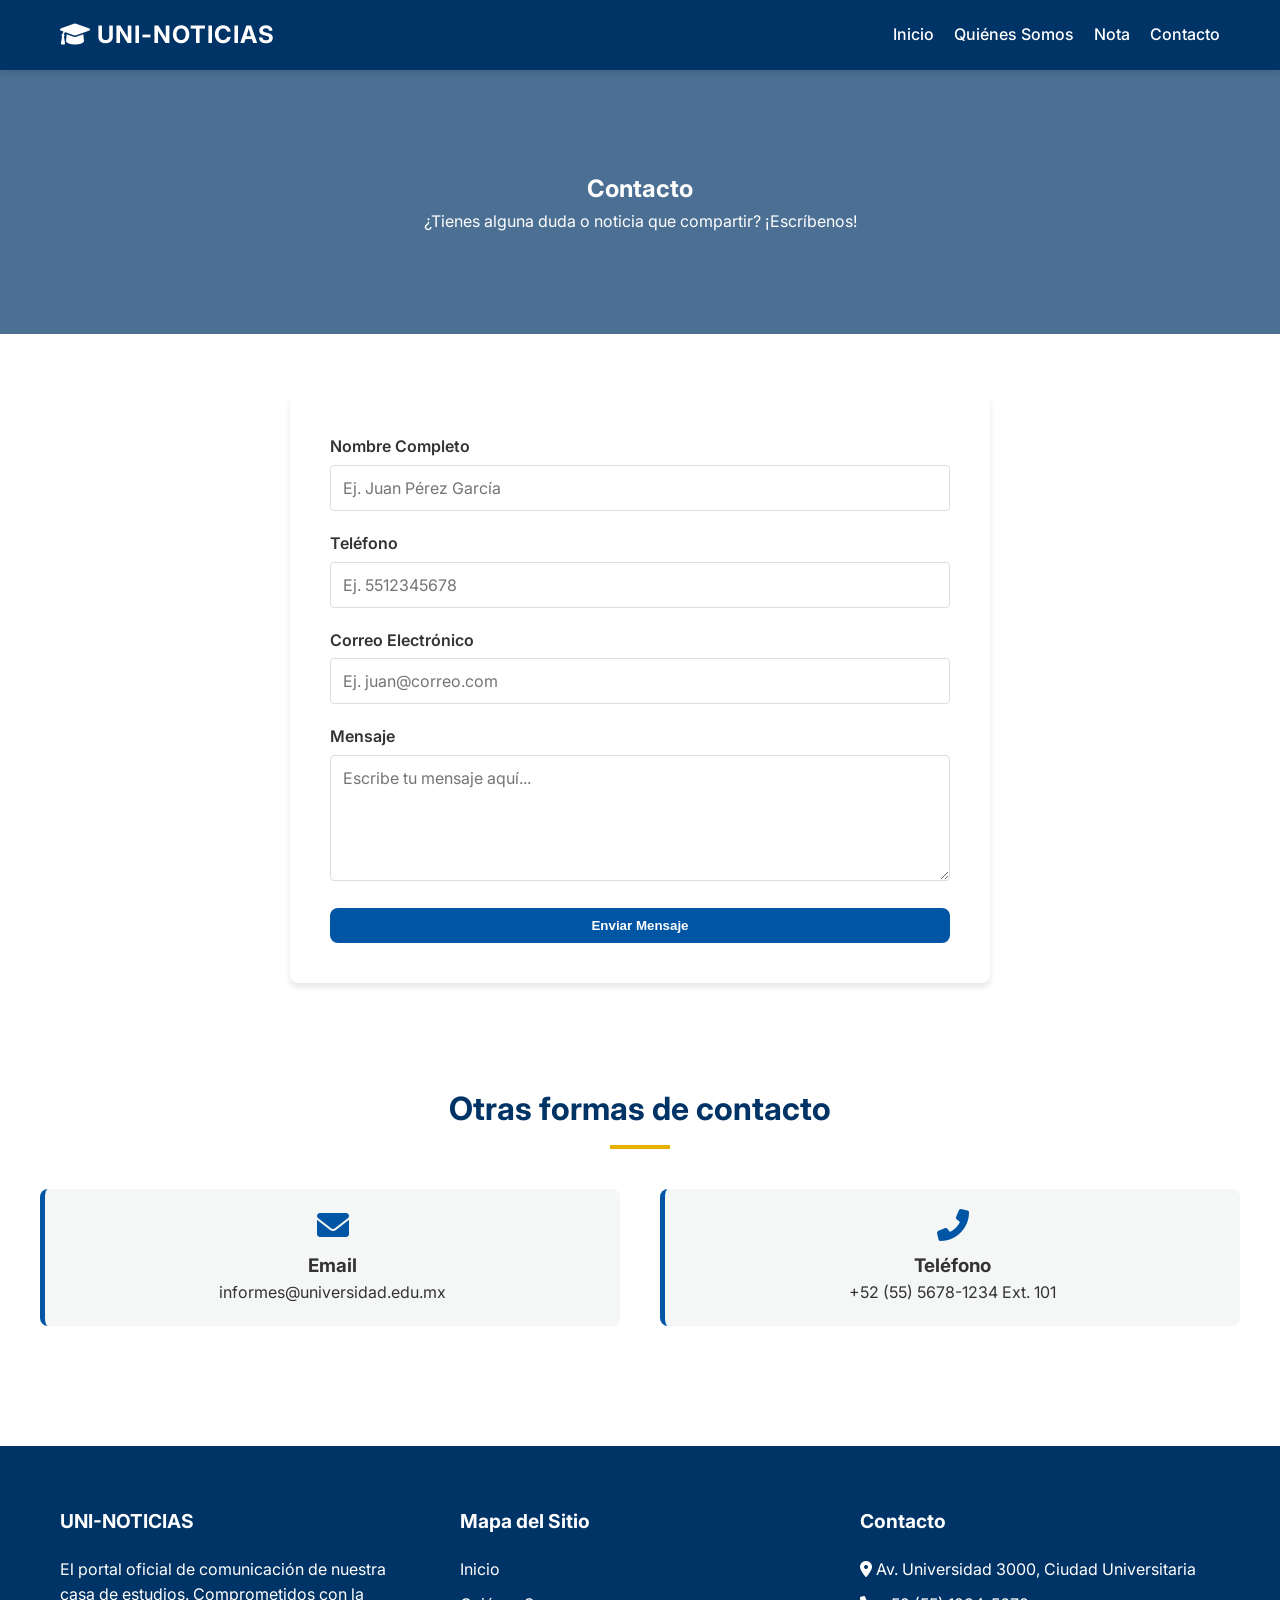
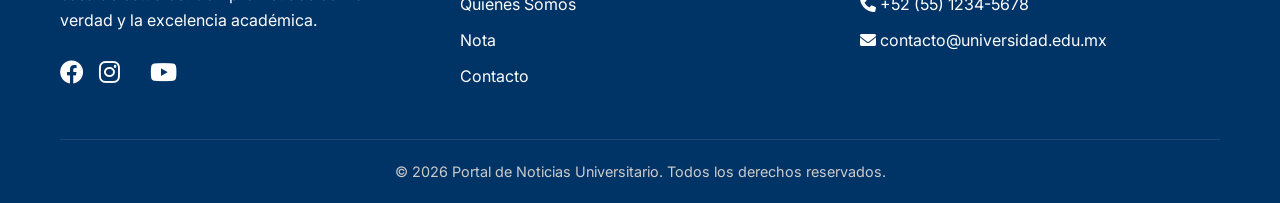
==== contacto.html @ cec038e5 "Carga inicial de la universidad" ====
<!DOCTYPE html>
<html lang="es">
<head>
    <meta charset="UTF-8">
    <meta name="viewport" content="width=device-width, initial-scale=1.0">
    <title>Contacto | Portal de Noticias Universitario</title>
    <!-- Google Fonts -->
    <link rel="preconnect" href="https://fonts.googleapis.com">
    <link rel="preconnect" href="https://fonts.gstatic.com" crossorigin>
    <link href="https://fonts.googleapis.com/css2?family=Inter:wght@400;500;600;700&display=swap" rel="stylesheet">
    <!-- Font Awesome for Icons -->
    <link rel="stylesheet" href="https://cdnjs.cloudflare.com/ajax/libs/font-awesome/6.0.0/css/all.min.css">
    <link rel="stylesheet" href="style.css">
</head>
<body>

    <header>
        <div class="container">
            <nav>
                <div class="logo">
                    <a href="index.html"><i class="fas fa-graduation-cap"></i> UNI-NOTICIAS</a>
                </div>
                <ul class="nav-links" id="nav-links">
                    <li><a href="index.html">Inicio</a></li>
                    <li><a href="quienes-somos.html">Quiénes Somos</a></li>
                    <li><a href="nota.html">Nota</a></li>
                    <li><a href="contacto.html">Contacto</a></li>
                </ul>
                <div class="menu-toggle" id="mobile-menu">
                    <i class="fas fa-bars"></i>
                </div>
            </nav>
        </div>
    </header>

    <main>
        <section class="about-banner" style="background: linear-gradient(rgba(0, 51, 102, 0.7), rgba(0, 51, 102, 0.7)), url('https://images.unsplash.com/photo-1521791136364-798a7bc0d262?auto=format&fit=crop&w=1200&q=80');">
            <div class="container">
                <h1>Contacto</h1>
                <p>¿Tienes alguna duda o noticia que compartir? ¡Escríbenos!</p>
            </div>
        </section>

        <section class="section container">
            <div class="contact-container">
                <div id="success-msg" class="success-msg"></div>
                
                <form id="contact-form" novalidate>
                    <div class="form-group">
                        <label for="nombre">Nombre Completo</label>
                        <input type="text" id="nombre" name="nombre" placeholder="Ej. Juan Pérez García">
                        <div id="error-nombre" class="error-msg"></div>
                    </div>

                    <div class="form-group">
                        <label for="telefono">Teléfono</label>
                        <input type="tel" id="telefono" name="telefono" placeholder="Ej. 5512345678">
                        <div id="error-telefono" class="error-msg"></div>
                    </div>

                    <div class="form-group">
                        <label for="email">Correo Electrónico</label>
                        <input type="email" id="email" name="email" placeholder="Ej. juan@correo.com">
                        <div id="error-email" class="error-msg"></div>
                    </div>

                    <div class="form-group">
                        <label for="mensaje">Mensaje</label>
                        <textarea id="mensaje" name="mensaje" rows="5" placeholder="Escribe tu mensaje aquí..."></textarea>
                        <div id="error-mensaje" class="error-msg"></div>
                    </div>

                    <button type="submit" class="btn" style="width: 100%;">Enviar Mensaje</button>
                </form>
            </div>

            <div class="section" style="text-align: center; margin-top: 40px;">
                <h2 class="section-title">Otras formas de contacto</h2>
                <div class="grid-2" style="margin-top: 30px;">
                    <div class="box">
                        <i class="fas fa-envelope" style="font-size: 2rem; color: var(--secondary-color); margin-bottom: 10px;"></i>
                        <h3>Email</h3>
                        <p>informes@universidad.edu.mx</p>
                    </div>
                    <div class="box">
                        <i class="fas fa-phone-alt" style="font-size: 2rem; color: var(--secondary-color); margin-bottom: 10px;"></i>
                        <h3>Teléfono</h3>
                        <p>+52 (55) 5678-1234 Ext. 101</p>
                    </div>
                </div>
            </div>
        </section>
    </main>

    <footer>
        <div class="container">
            <div class="footer-grid">
                <div class="footer-col">
                    <h4>UNI-NOTICIAS</h4>
                    <p>El portal oficial de comunicación de nuestra casa de estudios. Comprometidos con la verdad y la excelencia académica.</p>
                    <div class="social-links">
                        <a href="#"><i class="fab fa-facebook"></i></a>
                        <a href="#"><i class="fab fa-instagram"></i></a>
                        <a href="#"><i class="fab fa-x-twitter"></i></a>
                        <a href="#"><i class="fab fa-youtube"></i></a>
                    </div>
                </div>
                <div class="footer-col">
                    <h4>Mapa del Sitio</h4>
                    <ul class="footer-links">
                        <li><a href="index.html">Inicio</a></li>
                        <li><a href="quienes-somos.html">Quiénes Somos</a></li>
                        <li><a href="nota.html">Nota</a></li>
                        <li><a href="contacto.html">Contacto</a></li>
                    </ul>
                </div>
                <div class="footer-col">
                    <h4>Contacto</h4>
                    <ul class="footer-links">
                        <li><i class="fas fa-map-marker-alt"></i> Av. Universidad 3000, Ciudad Universitaria</li>
                        <li><i class="fas fa-phone"></i> +52 (55) 1234-5678</li>
                        <li><i class="fas fa-envelope"></i> contacto@universidad.edu.mx</li>
                    </ul>
                </div>
            </div>
            <div class="footer-bottom">
                <p>&copy; 2026 Portal de Noticias Universitario. Todos los derechos reservados.</p>
            </div>
        </div>
    </footer>

    <script src="script.js"></script>
</body>
</html>
---- style.css ----
/* Variables y Configuración Base */
:root {
    --primary-color: #003366; /* Azul Marino Institucional */
    --secondary-color: #0055a4; /* Azul Claro */
    --accent-color: #e6b000; /* Dorado para detalles (opcional) */
    --text-color: #333333;
    --light-bg: #f4f7f6;
    --white: #ffffff;
    --gray: #777777;
    --transition: all 0.3s ease;
    --max-width: 1200px;
    --shadow: 0 4px 6px rgba(0, 0, 0, 0.1);
    --border-radius: 8px;
}

* {
    margin: 0;
    padding: 0;
    box-sizing: border-box;
}

body {
    font-family: 'Inter', -apple-system, BlinkMacSystemFont, "Segoe UI", Roboto, sans-serif;
    line-height: 1.6;
    color: var(--text-color);
    background-color: var(--white);
    overflow-x: hidden;
}

a {
    text-decoration: none;
    color: inherit;
}

ul {
    list-style: none;
}

img {
    max-width: 100%;
    display: block;
}

.container {
    max-width: var(--max-width);
    margin: 0 auto;
    padding: 0 20px;
}

/* Header & Navbar */
header {
    background-color: var(--primary-color);
    color: var(--white);
    padding: 1rem 0;
    position: sticky;
    top: 0;
    z-index: 1000;
    box-shadow: var(--shadow);
}

nav {
    display: flex;
    justify-content: space-between;
    align-items: center;
}

.logo {
    font-size: 1.5rem;
    font-weight: 700;
    letter-spacing: 1px;
}

.nav-links {
    display: flex;
    gap: 20px;
}

.nav-links a {
    font-weight: 500;
    transition: var(--transition);
}

.nav-links a:hover {
    color: var(--accent-color);
}

.menu-toggle {
    display: none;
    font-size: 1.5rem;
    cursor: pointer;
}

/* Hero Carousel */
.hero {
    position: relative;
    height: 500px;
    overflow: hidden;
}

.carousel {
    display: flex;
    height: 100%;
    transition: transform 0.5s ease-in-out;
}

.slide {
    min-width: 100%;
    position: relative;
}

.slide img {
    width: 100%;
    height: 100%;
    object-fit: cover;
}

.slide-content {
    position: absolute;
    bottom: 0;
    left: 0;
    width: 100%;
    padding: 40px 20px;
    background: linear-gradient(transparent, rgba(0, 51, 102, 0.9));
    color: var(--white);
}

.slide-content h2 {
    font-size: 2.5rem;
    margin-bottom: 10px;
}

.slide-content p {
    font-size: 1.1rem;
    margin-bottom: 20px;
    max-width: 700px;
}

.btn {
    display: inline-block;
    padding: 10px 25px;
    background-color: var(--secondary-color);
    color: var(--white);
    border-radius: var(--border-radius);
    font-weight: 600;
    transition: var(--transition);
    border: none;
    cursor: pointer;
}

.btn:hover {
    background-color: var(--primary-color);
    transform: translateY(-2px);
}

/* Posts Grid */
.section {
    padding: 60px 0;
}

.section-title {
    text-align: center;
    font-size: 2rem;
    margin-bottom: 40px;
    color: var(--primary-color);
    position: relative;
}

.section-title::after {
    content: '';
    display: block;
    width: 60px;
    height: 4px;
    background-color: var(--accent-color);
    margin: 10px auto;
}

.posts-grid {
    display: grid;
    grid-template-columns: repeat(auto-fill, minmax(300px, 1fr));
    gap: 30px;
}

.post-card {
    background: var(--white);
    border-radius: var(--border-radius);
    overflow: hidden;
    box-shadow: var(--shadow);
    transition: var(--transition);
}

.post-card:hover {
    transform: translateY(-10px);
    box-shadow: 0 10px 20px rgba(0,0,0,0.15);
}

.post-card img {
    width: 100%;
    height: 200px;
    object-fit: cover;
}

.post-content {
    padding: 20px;
}

.post-content h3 {
    font-size: 1.25rem;
    margin-bottom: 10px;
    color: var(--primary-color);
}

.post-content p {
    font-size: 0.95rem;
    color: var(--gray);
    margin-bottom: 15px;
}

/* Location & Video */
.location-video {
    background-color: var(--light-bg);
}

.grid-2 {
    display: grid;
    grid-template-columns: 1fr 1fr;
    gap: 40px;
}

.map-container, .video-container {
    border-radius: var(--border-radius);
    overflow: hidden;
    box-shadow: var(--shadow);
    background: var(--white);
    padding: 10px;
}

iframe {
    width: 100%;
    border: none;
}

/* Quienes Somos */
.about-banner {
    background: linear-gradient(rgba(0, 51, 102, 0.7), rgba(0, 51, 102, 0.7)), url('https://images.unsplash.com/photo-1541339907198-e08756ebafe3?auto=format&fit=crop&w=1200&q=80');
    background-size: cover;
    background-position: center;
    color: var(--white);
    padding: 100px 0;
    text-align: center;
}

.about-content {
    margin-top: 40px;
}

.about-grid {
    display: grid;
    grid-template-columns: 1fr 1fr;
    gap: 50px;
    align-items: center;
}

.vision-mission {
    display: grid;
    grid-template-columns: 1fr 1fr;
    gap: 20px;
    margin-top: 30px;
}

.box {
    background: var(--light-bg);
    padding: 20px;
    border-radius: var(--border-radius);
    border-left: 5px solid var(--secondary-color);
}

/* Nota */
.nota-header {
    margin-bottom: 30px;
}

.nota-meta {
    color: var(--gray);
    font-size: 0.9rem;
    margin-bottom: 20px;
}

.nota-main-img {
    width: 100%;
    max-height: 500px;
    object-fit: cover;
    border-radius: var(--border-radius);
    margin-bottom: 30px;
}

.nota-body {
    font-size: 1.1rem;
    line-height: 1.8;
    max-width: 800px;
    margin: 0 auto;
}

.nota-body p {
    margin-bottom: 20px;
}

.gallery {
    display: grid;
    grid-template-columns: repeat(auto-fit, minmax(200px, 1fr));
    gap: 15px;
    margin: 40px 0;
}

.gallery img {
    border-radius: var(--border-radius);
    cursor: pointer;
    transition: var(--transition);
}

.gallery img:hover {
    opacity: 0.8;
}

.share-buttons {
    display: flex;
    gap: 15px;
    margin-top: 30px;
    justify-content: center;
}

/* Contacto */
.contact-container {
    max-width: 700px;
    margin: 0 auto;
    background: var(--white);
    padding: 40px;
    border-radius: var(--border-radius);
    box-shadow: var(--shadow);
}

.form-group {
    margin-bottom: 20px;
}

.form-group label {
    display: block;
    margin-bottom: 5px;
    font-weight: 600;
}

.form-group input, .form-group textarea {
    width: 100%;
    padding: 12px;
    border: 1px solid #ddd;
    border-radius: 4px;
    font-size: 1rem;
    font-family: inherit;
}

.form-group input:focus, .form-group textarea:focus {
    outline: none;
    border-color: var(--secondary-color);
    box-shadow: 0 0 0 2px rgba(0, 85, 164, 0.2);
}

.error-msg {
    color: #d9534f;
    font-size: 0.85rem;
    margin-top: 5px;
    display: none;
}

.success-msg {
    background-color: #dff0d8;
    color: #3c763d;
    padding: 15px;
    border-radius: 4px;
    margin-bottom: 20px;
    display: none;
}

/* Footer */
footer {
    background-color: var(--primary-color);
    color: var(--white);
    padding: 60px 0 20px;
}

.footer-grid {
    display: grid;
    grid-template-columns: repeat(auto-fit, minmax(200px, 1fr));
    gap: 40px;
    margin-bottom: 40px;
}

.footer-col h4 {
    margin-bottom: 20px;
    font-size: 1.2rem;
}

.footer-links li {
    margin-bottom: 10px;
}

.footer-links a:hover {
    text-decoration: underline;
}

.social-links {
    display: flex;
    gap: 15px;
    margin-top: 20px;
}

.social-links a {
    font-size: 1.5rem;
    transition: var(--transition);
}

.social-links a:hover {
    color: var(--accent-color);
}

.footer-bottom {
    text-align: center;
    padding-top: 20px;
    border-top: 1px solid rgba(255,255,255,0.1);
    font-size: 0.9rem;
    color: #ccc;
}

/* Responsive Mobile */
@media (max-width: 768px) {
    .nav-links {
        display: none;
        flex-direction: column;
        position: absolute;
        top: 100%;
        left: 0;
        width: 100%;
        background-color: var(--primary-color);
        padding: 20px;
        text-align: center;
    }

    .nav-links.active {
        display: flex;
    }

    .menu-toggle {
        display: block;
    }

    .grid-2, .about-grid, .vision-mission {
        grid-template-columns: 1fr;
    }

    .hero {
        height: 400px;
    }

    .slide-content h2 {
        font-size: 1.8rem;
    }
}
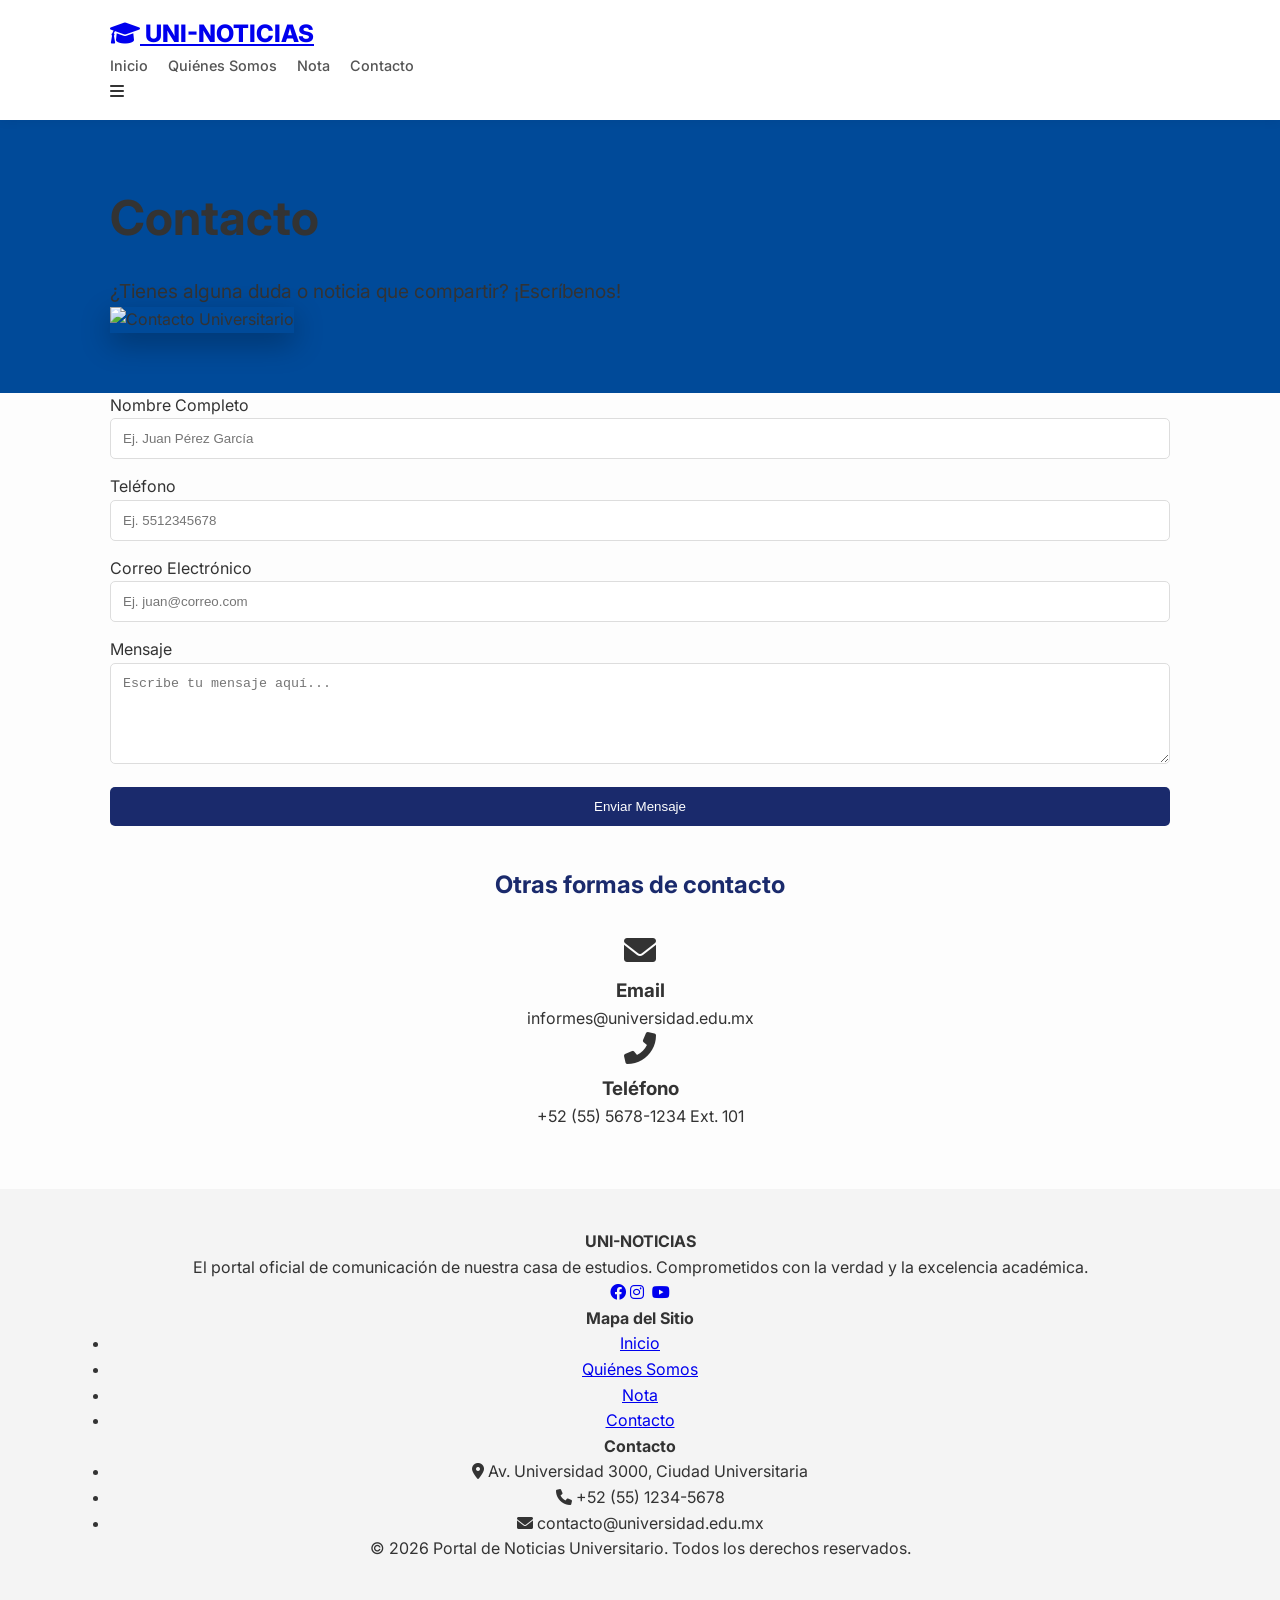
==== commit 611579a2: "Mejora de la sección de contacto: banner con imagen, validación y sanitización de formulario" ====
--- a/contacto.html
+++ b/contacto.html
@@ -34,10 +34,17 @@
     </header>
 
     <main>
-        <section class="about-banner" style="background: linear-gradient(rgba(0, 51, 102, 0.7), rgba(0, 51, 102, 0.7)), url('https://images.unsplash.com/photo-1521791136364-798a7bc0d262?auto=format&fit=crop&w=1200&q=80');">
+        <section class="about-banner" style="background-color: #004a99; padding: 60px 0;">
             <div class="container">
-                <h1>Contacto</h1>
-                <p>¿Tienes alguna duda o noticia que compartir? ¡Escríbenos!</p>
+                <div class="grid-2" style="align-items: center; text-align: left;">
+                    <div class="banner-text">
+                        <h1 style="font-size: 3rem; margin-bottom: 20px;">Contacto</h1>
+                        <p style="font-size: 1.2rem; margin-bottom: 0;">¿Tienes alguna duda o noticia que compartir? ¡Escríbenos!</p>
+                    </div>
+                    <div class="banner-image">
+                        <img src="https://images.unsplash.com/photo-1516321318423-f06f85e504b3?auto=format&fit=crop&w=800&q=80" alt="Contacto Universitario" style="border-radius: var(--border-radius); box-shadow: 0 10px 30px rgba(0,0,0,0.3);">
+                    </div>
+                </div>
             </div>
         </section>
 
@@ -48,25 +55,25 @@
                 <form id="contact-form" novalidate>
                     <div class="form-group">
                         <label for="nombre">Nombre Completo</label>
-                        <input type="text" id="nombre" name="nombre" placeholder="Ej. Juan Pérez García">
+                        <input type="text" id="nombre" name="nombre" placeholder="Ej. Juan Pérez García" required>
                         <div id="error-nombre" class="error-msg"></div>
                     </div>
 
                     <div class="form-group">
                         <label for="telefono">Teléfono</label>
-                        <input type="tel" id="telefono" name="telefono" placeholder="Ej. 5512345678">
+                        <input type="tel" id="telefono" name="telefono" placeholder="Ej. 5512345678" required>
                         <div id="error-telefono" class="error-msg"></div>
                     </div>
 
                     <div class="form-group">
                         <label for="email">Correo Electrónico</label>
-                        <input type="email" id="email" name="email" placeholder="Ej. juan@correo.com">
+                        <input type="email" id="email" name="email" placeholder="Ej. juan@correo.com" required>
                         <div id="error-email" class="error-msg"></div>
                     </div>
 
                     <div class="form-group">
                         <label for="mensaje">Mensaje</label>
-                        <textarea id="mensaje" name="mensaje" rows="5" placeholder="Escribe tu mensaje aquí..."></textarea>
+                        <textarea id="mensaje" name="mensaje" rows="5" placeholder="Escribe tu mensaje aquí..." required></textarea>
                         <div id="error-mensaje" class="error-msg"></div>
                     </div>
 
--- a/style.css
+++ b/style.css
@@ -1,465 +1,74 @@
-/* Variables y Configuración Base */
 :root {
-    --primary-color: #003366; /* Azul Marino Institucional */
-    --secondary-color: #0055a4; /* Azul Claro */
-    --accent-color: #e6b000; /* Dorado para detalles (opcional) */
-    --text-color: #333333;
-    --light-bg: #f4f7f6;
+    --primary: #1a2a6c;
+    --accent: #b21f1f;
+    --text: #333;
+    --bg: #fdfdfd;
     --white: #ffffff;
-    --gray: #777777;
-    --transition: all 0.3s ease;
-    --max-width: 1200px;
-    --shadow: 0 4px 6px rgba(0, 0, 0, 0.1);
-    --border-radius: 8px;
 }
 
-* {
-    margin: 0;
-    padding: 0;
-    box-sizing: border-box;
+* { margin: 0; padding: 0; box-sizing: border-box; }
+
+body { font-family: 'Inter', sans-serif; background: var(--bg); color: var(--text); line-height: 1.6; }
+
+.container { max-width: 1100px; margin: auto; padding: 0 20px; }
+
+/* HEADER MEJORADO */
+header {
+    background: var(--white);
+    padding: 15px 0;
+    box-shadow: 0 2px 10px rgba(0,0,0,0.05);
+    position: relative; top: 0; z-index: 1000;
 }
 
-body {
-    font-family: 'Inter', -apple-system, BlinkMacSystemFont, "Segoe UI", Roboto, sans-serif;
-    line-height: 1.6;
-    color: var(--text-color);
-    background-color: var(--white);
-    overflow-x: hidden;
-}
+.navbar { display: flex; justify-content: space-between; align-items: center; max-width: 1100px; margin: auto; padding: 0 20px; }
 
-a {
-    text-decoration: none;
-    color: inherit;
-}
+.logo { color: var(--primary); text-decoration: none; font-size: 1.5rem; font-weight: 800; }
+.logo span { color: var(--accent); }
 
-ul {
-    list-style: none;
-}
+.nav-links { display: flex; list-style: none; gap: 20px; }
+.nav-links a { text-decoration: none; color: #555; font-weight: 500; font-size: 0.9rem; transition: 0.3s; }
+.nav-links a:hover, .nav-links a.active { color: var(--primary); border-bottom: 2px solid var(--primary); }
 
-img {
-    max-width: 100%;
-    display: block;
-}
+/* CAROUSEL */
+.carousel { height: 450px; position: relative; overflow: hidden; background: #000; }
+.slide { position: absolute; width: 100%; height: 100%; opacity: 0; transition: 0.8s ease; }
+.slide.active { opacity: 1; }
+.slide img { width: 100%; height: 100%; object-fit: cover; opacity: 0.7; }
+.slide-content { position: absolute; top: 50%; left: 10%; transform: translateY(-50%); color: white; max-width: 500px; }
 
-.container {
-    max-width: var(--max-width);
-    margin: 0 auto;
-    padding: 0 20px;
-}
+/* GRID CARDS */
+.section-title { margin: 40px 0 20px; text-align: center; color: var(--primary); }
+.news-grid { display: grid; grid-template-columns: repeat(auto-fit, minmax(300px, 1fr)); gap: 25px; }
+.card { background: white; border-radius: 8px; overflow: hidden; box-shadow: 0 5px 15px rgba(0,0,0,0.05); transition: 0.3s; }
+.card:hover { transform: translateY(-5px); }
+.card img { width: 100%; height: 180px; object-fit: cover; }
+.card-body { padding: 20px; }
+.read-more { color: var(--primary); text-decoration: none; font-weight: bold; font-size: 0.85rem; }
 
-/* Header & Navbar */
-header {
-    background-color: var(--primary-color);
-    color: var(--white);
-    padding: 1rem 0;
-    position: sticky;
-    top: 0;
-    z-index: 1000;
-    box-shadow: var(--shadow);
-}
+/* NOTA LIMPIA */
+.container-article { max-width: 800px; margin: 40px auto; padding: 0 20px; }
+.post-title { font-size: 2.5rem; line-height: 1.1; margin: 15px 0; color: var(--primary); }
+.post-meta-wrapper { display: flex; align-items: center; gap: 20px; border-top: 1px solid #eee; padding: 15px 0; margin-top: 20px;}
+.author-img { width: 45px; border-radius: 50%; }
+.post-body { font-size: 1.1rem; color: #444; }
+.lead { font-size: 1.3rem; font-weight: 300; margin-bottom: 20px; }
+blockquote { background: #f9f9f9; border-left: 5px solid var(--primary); padding: 20px; margin: 30px 0; font-style: italic; }
+.article-gallery { display: grid; grid-template-columns: 1fr 1fr; gap: 10px; margin: 20px 0; }
+.article-gallery img { width: 100%; border-radius: 8px; }
 
-nav {
-    display: flex;
-    justify-content: space-between;
-    align-items: center;
-}
+/* FORMULARIOS */
+.contact-card { background: white; padding: 40px; border-radius: 10px; max-width: 600px; margin: 40px auto; box-shadow: 0 10px 30px rgba(0,0,0,0.05); }
+.form-group { margin-bottom: 15px; }
+.form-group input, .form-group textarea { width: 100%; padding: 12px; border: 1px solid #ddd; border-radius: 5px; }
+.error { color: var(--accent); font-size: 0.75rem; display: block; }
+.btn { background: var(--primary); color: white; padding: 12px 25px; border: none; border-radius: 5px; cursor: pointer; width: 100%; }
+.success-msg { display: none; color: green; text-align: center; margin-top: 10px; }
 
-.logo {
-    font-size: 1.5rem;
-    font-weight: 700;
-    letter-spacing: 1px;
-}
+footer { background: #f4f4f4; padding: 40px 0; margin-top: 60px; text-align: center; }
+.burger { display: none; cursor: pointer; }
 
-.nav-links {
-    display: flex;
-    gap: 20px;
-}
-
-.nav-links a {
-    font-weight: 500;
-    transition: var(--transition);
-}
-
-.nav-links a:hover {
-    color: var(--accent-color);
-}
-
-.menu-toggle {
-    display: none;
-    font-size: 1.5rem;
-    cursor: pointer;
-}
-
-/* Hero Carousel */
-.hero {
-    position: relative;
-    height: 500px;
-    overflow: hidden;
-}
-
-.carousel {
-    display: flex;
-    height: 100%;
-    transition: transform 0.5s ease-in-out;
-}
-
-.slide {
-    min-width: 100%;
-    position: relative;
-}
-
-.slide img {
-    width: 100%;
-    height: 100%;
-    object-fit: cover;
-}
-
-.slide-content {
-    position: absolute;
-    bottom: 0;
-    left: 0;
-    width: 100%;
-    padding: 40px 20px;
-    background: linear-gradient(transparent, rgba(0, 51, 102, 0.9));
-    color: var(--white);
-}
-
-.slide-content h2 {
-    font-size: 2.5rem;
-    margin-bottom: 10px;
-}
-
-.slide-content p {
-    font-size: 1.1rem;
-    margin-bottom: 20px;
-    max-width: 700px;
-}
-
-.btn {
-    display: inline-block;
-    padding: 10px 25px;
-    background-color: var(--secondary-color);
-    color: var(--white);
-    border-radius: var(--border-radius);
-    font-weight: 600;
-    transition: var(--transition);
-    border: none;
-    cursor: pointer;
-}
-
-.btn:hover {
-    background-color: var(--primary-color);
-    transform: translateY(-2px);
-}
-
-/* Posts Grid */
-.section {
-    padding: 60px 0;
-}
-
-.section-title {
-    text-align: center;
-    font-size: 2rem;
-    margin-bottom: 40px;
-    color: var(--primary-color);
-    position: relative;
-}
-
-.section-title::after {
-    content: '';
-    display: block;
-    width: 60px;
-    height: 4px;
-    background-color: var(--accent-color);
-    margin: 10px auto;
-}
-
-.posts-grid {
-    display: grid;
-    grid-template-columns: repeat(auto-fill, minmax(300px, 1fr));
-    gap: 30px;
-}
-
-.post-card {
-    background: var(--white);
-    border-radius: var(--border-radius);
-    overflow: hidden;
-    box-shadow: var(--shadow);
-    transition: var(--transition);
-}
-
-.post-card:hover {
-    transform: translateY(-10px);
-    box-shadow: 0 10px 20px rgba(0,0,0,0.15);
-}
-
-.post-card img {
-    width: 100%;
-    height: 200px;
-    object-fit: cover;
-}
-
-.post-content {
-    padding: 20px;
-}
-
-.post-content h3 {
-    font-size: 1.25rem;
-    margin-bottom: 10px;
-    color: var(--primary-color);
-}
-
-.post-content p {
-    font-size: 0.95rem;
-    color: var(--gray);
-    margin-bottom: 15px;
-}
-
-/* Location & Video */
-.location-video {
-    background-color: var(--light-bg);
-}
-
-.grid-2 {
-    display: grid;
-    grid-template-columns: 1fr 1fr;
-    gap: 40px;
-}
-
-.map-container, .video-container {
-    border-radius: var(--border-radius);
-    overflow: hidden;
-    box-shadow: var(--shadow);
-    background: var(--white);
-    padding: 10px;
-}
-
-iframe {
-    width: 100%;
-    border: none;
-}
-
-/* Quienes Somos */
-.about-banner {
-    background: linear-gradient(rgba(0, 51, 102, 0.7), rgba(0, 51, 102, 0.7)), url('https://images.unsplash.com/photo-1541339907198-e08756ebafe3?auto=format&fit=crop&w=1200&q=80');
-    background-size: cover;
-    background-position: center;
-    color: var(--white);
-    padding: 100px 0;
-    text-align: center;
-}
-
-.about-content {
-    margin-top: 40px;
-}
-
-.about-grid {
-    display: grid;
-    grid-template-columns: 1fr 1fr;
-    gap: 50px;
-    align-items: center;
-}
-
-.vision-mission {
-    display: grid;
-    grid-template-columns: 1fr 1fr;
-    gap: 20px;
-    margin-top: 30px;
-}
-
-.box {
-    background: var(--light-bg);
-    padding: 20px;
-    border-radius: var(--border-radius);
-    border-left: 5px solid var(--secondary-color);
-}
-
-/* Nota */
-.nota-header {
-    margin-bottom: 30px;
-}
-
-.nota-meta {
-    color: var(--gray);
-    font-size: 0.9rem;
-    margin-bottom: 20px;
-}
-
-.nota-main-img {
-    width: 100%;
-    max-height: 500px;
-    object-fit: cover;
-    border-radius: var(--border-radius);
-    margin-bottom: 30px;
-}
-
-.nota-body {
-    font-size: 1.1rem;
-    line-height: 1.8;
-    max-width: 800px;
-    margin: 0 auto;
-}
-
-.nota-body p {
-    margin-bottom: 20px;
-}
-
-.gallery {
-    display: grid;
-    grid-template-columns: repeat(auto-fit, minmax(200px, 1fr));
-    gap: 15px;
-    margin: 40px 0;
-}
-
-.gallery img {
-    border-radius: var(--border-radius);
-    cursor: pointer;
-    transition: var(--transition);
-}
-
-.gallery img:hover {
-    opacity: 0.8;
-}
-
-.share-buttons {
-    display: flex;
-    gap: 15px;
-    margin-top: 30px;
-    justify-content: center;
-}
-
-/* Contacto */
-.contact-container {
-    max-width: 700px;
-    margin: 0 auto;
-    background: var(--white);
-    padding: 40px;
-    border-radius: var(--border-radius);
-    box-shadow: var(--shadow);
-}
-
-.form-group {
-    margin-bottom: 20px;
-}
-
-.form-group label {
-    display: block;
-    margin-bottom: 5px;
-    font-weight: 600;
-}
-
-.form-group input, .form-group textarea {
-    width: 100%;
-    padding: 12px;
-    border: 1px solid #ddd;
-    border-radius: 4px;
-    font-size: 1rem;
-    font-family: inherit;
-}
-
-.form-group input:focus, .form-group textarea:focus {
-    outline: none;
-    border-color: var(--secondary-color);
-    box-shadow: 0 0 0 2px rgba(0, 85, 164, 0.2);
-}
-
-.error-msg {
-    color: #d9534f;
-    font-size: 0.85rem;
-    margin-top: 5px;
-    display: none;
-}
-
-.success-msg {
-    background-color: #dff0d8;
-    color: #3c763d;
-    padding: 15px;
-    border-radius: 4px;
-    margin-bottom: 20px;
-    display: none;
-}
-
-/* Footer */
-footer {
-    background-color: var(--primary-color);
-    color: var(--white);
-    padding: 60px 0 20px;
-}
-
-.footer-grid {
-    display: grid;
-    grid-template-columns: repeat(auto-fit, minmax(200px, 1fr));
-    gap: 40px;
-    margin-bottom: 40px;
-}
-
-.footer-col h4 {
-    margin-bottom: 20px;
-    font-size: 1.2rem;
-}
-
-.footer-links li {
-    margin-bottom: 10px;
-}
-
-.footer-links a:hover {
-    text-decoration: underline;
-}
-
-.social-links {
-    display: flex;
-    gap: 15px;
-    margin-top: 20px;
-}
-
-.social-links a {
-    font-size: 1.5rem;
-    transition: var(--transition);
-}
-
-.social-links a:hover {
-    color: var(--accent-color);
-}
-
-.footer-bottom {
-    text-align: center;
-    padding-top: 20px;
-    border-top: 1px solid rgba(255,255,255,0.1);
-    font-size: 0.9rem;
-    color: #ccc;
-}
-
-/* Responsive Mobile */
 @media (max-width: 768px) {
-    .nav-links {
-        display: none;
-        flex-direction: column;
-        position: absolute;
-        top: 100%;
-        left: 0;
-        width: 100%;
-        background-color: var(--primary-color);
-        padding: 20px;
-        text-align: center;
-    }
-
-    .nav-links.active {
-        display: flex;
-    }
-
-    .menu-toggle {
-        display: block;
-    }
-
-    .grid-2, .about-grid, .vision-mission {
-        grid-template-columns: 1fr;
-    }
-
-    .hero {
-        height: 400px;
-    }
-
-    .slide-content h2 {
-        font-size: 1.8rem;
-    }
-}
+    .nav-links { display: none; }
+    .post-title { font-size: 1.8rem; }
+    .article-gallery { grid-template-columns: 1fr; }
+}
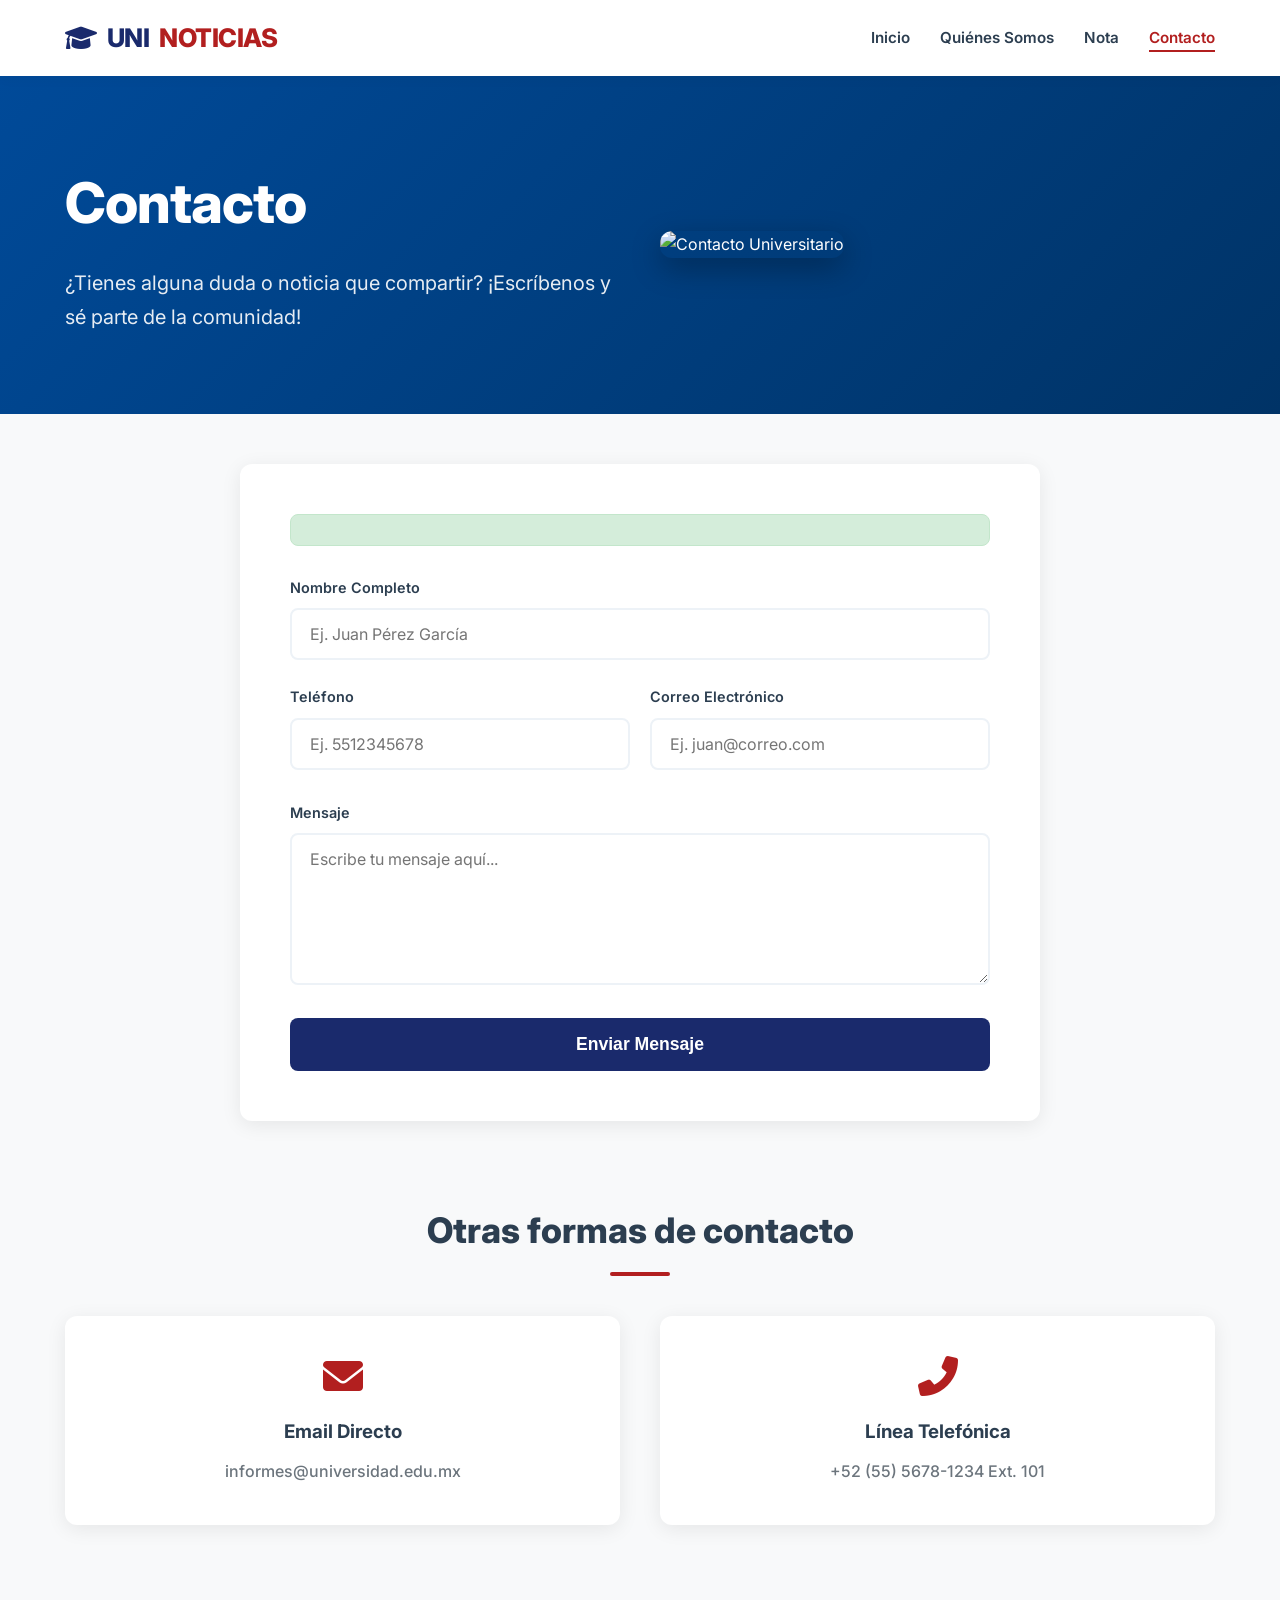
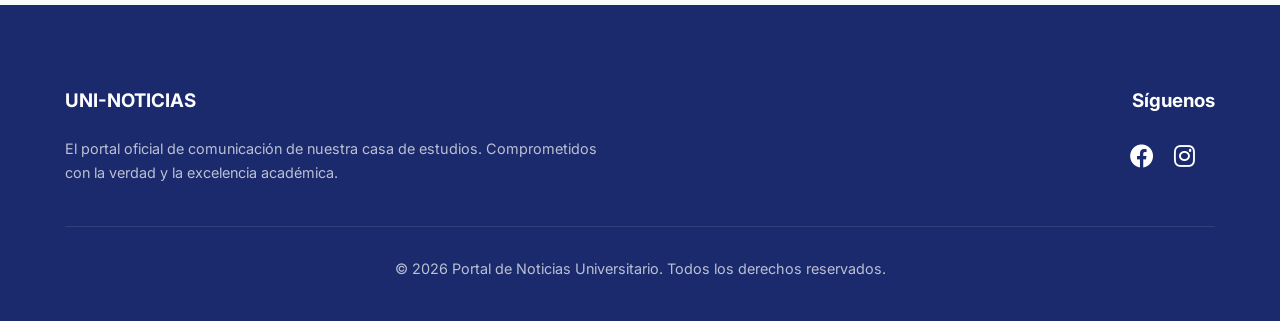
==== commit 58ce13d8: "Rediseño completo del portal: paleta de colores moderna, tipografía Inter, tarjetas con sombras suav" ====
--- a/contacto.html
+++ b/contacto.html
@@ -7,8 +7,8 @@
     <!-- Google Fonts -->
     <link rel="preconnect" href="https://fonts.googleapis.com">
     <link rel="preconnect" href="https://fonts.gstatic.com" crossorigin>
-    <link href="https://fonts.googleapis.com/css2?family=Inter:wght@400;500;600;700&display=swap" rel="stylesheet">
-    <!-- Font Awesome for Icons -->
+    <link href="https://fonts.googleapis.com/css2?family=Inter:wght@400;500;600;700;800&display=swap" rel="stylesheet">
+    <!-- Font Awesome -->
     <link rel="stylesheet" href="https://cdnjs.cloudflare.com/ajax/libs/font-awesome/6.0.0/css/all.min.css">
     <link rel="stylesheet" href="style.css">
 </head>
@@ -16,40 +16,37 @@
 
     <header>
         <div class="container">
-            <nav>
-                <div class="logo">
-                    <a href="index.html"><i class="fas fa-graduation-cap"></i> UNI-NOTICIAS</a>
-                </div>
+            <nav class="navbar">
+                <a href="index.html" class="logo">
+                    <i class="fas fa-graduation-cap"></i> UNI<span>NOTICIAS</span>
+                </a>
                 <ul class="nav-links" id="nav-links">
                     <li><a href="index.html">Inicio</a></li>
                     <li><a href="quienes-somos.html">Quiénes Somos</a></li>
                     <li><a href="nota.html">Nota</a></li>
-                    <li><a href="contacto.html">Contacto</a></li>
+                    <li><a href="contacto.html" class="active">Contacto</a></li>
                 </ul>
-                <div class="menu-toggle" id="mobile-menu">
-                    <i class="fas fa-bars"></i>
-                </div>
             </nav>
         </div>
     </header>
 
     <main>
-        <section class="about-banner" style="background-color: #004a99; padding: 60px 0;">
+        <section class="about-banner" style="background: linear-gradient(135deg, #004a99 0%, #003366 100%);">
             <div class="container">
                 <div class="grid-2" style="align-items: center; text-align: left;">
                     <div class="banner-text">
-                        <h1 style="font-size: 3rem; margin-bottom: 20px;">Contacto</h1>
-                        <p style="font-size: 1.2rem; margin-bottom: 0;">¿Tienes alguna duda o noticia que compartir? ¡Escríbenos!</p>
+                        <h1>Contacto</h1>
+                        <p>¿Tienes alguna duda o noticia que compartir? ¡Escríbenos y sé parte de la comunidad!</p>
                     </div>
                     <div class="banner-image">
-                        <img src="https://images.unsplash.com/photo-1516321318423-f06f85e504b3?auto=format&fit=crop&w=800&q=80" alt="Contacto Universitario" style="border-radius: var(--border-radius); box-shadow: 0 10px 30px rgba(0,0,0,0.3);">
+                        <img src="https://images.unsplash.com/photo-1516321318423-f06f85e504b3?auto=format&fit=crop&w=800&q=80" alt="Contacto Universitario" style="width: 100%; border-radius: var(--border-radius); box-shadow: 0 10px 30px rgba(0,0,0,0.3);">
                     </div>
                 </div>
             </div>
         </section>
 
-        <section class="section container">
-            <div class="contact-container">
+        <section class="container">
+            <div class="contact-card">
                 <div id="success-msg" class="success-msg"></div>
                 
                 <form id="contact-form" novalidate>
@@ -59,40 +56,41 @@
                         <div id="error-nombre" class="error-msg"></div>
                     </div>
 
-                    <div class="form-group">
-                        <label for="telefono">Teléfono</label>
-                        <input type="tel" id="telefono" name="telefono" placeholder="Ej. 5512345678" required>
-                        <div id="error-telefono" class="error-msg"></div>
-                    </div>
-
-                    <div class="form-group">
-                        <label for="email">Correo Electrónico</label>
-                        <input type="email" id="email" name="email" placeholder="Ej. juan@correo.com" required>
-                        <div id="error-email" class="error-msg"></div>
+                    <div class="grid-2" style="gap: 20px;">
+                        <div class="form-group">
+                            <label for="telefono">Teléfono</label>
+                            <input type="tel" id="telefono" name="telefono" placeholder="Ej. 5512345678" required>
+                            <div id="error-telefono" class="error-msg"></div>
+                        </div>
+                        <div class="form-group">
+                            <label for="email">Correo Electrónico</label>
+                            <input type="email" id="email" name="email" placeholder="Ej. juan@correo.com" required>
+                            <div id="error-email" class="error-msg"></div>
+                        </div>
                     </div>
 
                     <div class="form-group">
                         <label for="mensaje">Mensaje</label>
-                        <textarea id="mensaje" name="mensaje" rows="5" placeholder="Escribe tu mensaje aquí..." required></textarea>
+                        <textarea id="mensaje" name="mensaje" rows="6" placeholder="Escribe tu mensaje aquí..." required></textarea>
                         <div id="error-mensaje" class="error-msg"></div>
                     </div>
 
-                    <button type="submit" class="btn" style="width: 100%;">Enviar Mensaje</button>
+                    <button type="submit" class="btn" style="width: 100%; font-size: 1.1rem; padding: 16px;">Enviar Mensaje</button>
                 </form>
             </div>
 
-            <div class="section" style="text-align: center; margin-top: 40px;">
+            <div style="text-align: center; margin-bottom: 80px;">
                 <h2 class="section-title">Otras formas de contacto</h2>
-                <div class="grid-2" style="margin-top: 30px;">
-                    <div class="box">
-                        <i class="fas fa-envelope" style="font-size: 2rem; color: var(--secondary-color); margin-bottom: 10px;"></i>
-                        <h3>Email</h3>
-                        <p>informes@universidad.edu.mx</p>
+                <div class="grid-2" style="margin-top: 40px;">
+                    <div style="background: var(--white); padding: 40px; border-radius: var(--border-radius); box-shadow: var(--shadow);">
+                        <i class="fas fa-envelope" style="font-size: 2.5rem; color: var(--secondary-color); margin-bottom: 20px;"></i>
+                        <h3 style="margin-bottom: 10px;">Email Directo</h3>
+                        <p style="color: var(--light-text); font-weight: 500;">informes@universidad.edu.mx</p>
                     </div>
-                    <div class="box">
-                        <i class="fas fa-phone-alt" style="font-size: 2rem; color: var(--secondary-color); margin-bottom: 10px;"></i>
-                        <h3>Teléfono</h3>
-                        <p>+52 (55) 5678-1234 Ext. 101</p>
+                    <div style="background: var(--white); padding: 40px; border-radius: var(--border-radius); box-shadow: var(--shadow);">
+                        <i class="fas fa-phone-alt" style="font-size: 2.5rem; color: var(--secondary-color); margin-bottom: 20px;"></i>
+                        <h3 style="margin-bottom: 10px;">Línea Telefónica</h3>
+                        <p style="color: var(--light-text); font-weight: 500;">+52 (55) 5678-1234 Ext. 101</p>
                     </div>
                 </div>
             </div>
@@ -101,36 +99,21 @@
 
     <footer>
         <div class="container">
-            <div class="footer-grid">
-                <div class="footer-col">
-                    <h4>UNI-NOTICIAS</h4>
+            <div class="grid-2" style="text-align: left; margin-bottom: 40px;">
+                <div>
+                    <h3 style="margin-bottom: 20px;">UNI-NOTICIAS</h3>
                     <p>El portal oficial de comunicación de nuestra casa de estudios. Comprometidos con la verdad y la excelencia académica.</p>
-                    <div class="social-links">
-                        <a href="#"><i class="fab fa-facebook"></i></a>
-                        <a href="#"><i class="fab fa-instagram"></i></a>
-                        <a href="#"><i class="fab fa-x-twitter"></i></a>
-                        <a href="#"><i class="fab fa-youtube"></i></a>
+                </div>
+                <div style="text-align: right;">
+                    <h3 style="margin-bottom: 20px;">Síguenos</h3>
+                    <div style="font-size: 1.5rem; display: flex; gap: 20px; justify-content: flex-end;">
+                        <a href="#" style="color: white;"><i class="fab fa-facebook"></i></a>
+                        <a href="#" style="color: white;"><i class="fab fa-instagram"></i></a>
+                        <a href="#" style="color: white;"><i class="fab fa-x-twitter"></i></a>
                     </div>
                 </div>
-                <div class="footer-col">
-                    <h4>Mapa del Sitio</h4>
-                    <ul class="footer-links">
-                        <li><a href="index.html">Inicio</a></li>
-                        <li><a href="quienes-somos.html">Quiénes Somos</a></li>
-                        <li><a href="nota.html">Nota</a></li>
-                        <li><a href="contacto.html">Contacto</a></li>
-                    </ul>
-                </div>
-                <div class="footer-col">
-                    <h4>Contacto</h4>
-                    <ul class="footer-links">
-                        <li><i class="fas fa-map-marker-alt"></i> Av. Universidad 3000, Ciudad Universitaria</li>
-                        <li><i class="fas fa-phone"></i> +52 (55) 1234-5678</li>
-                        <li><i class="fas fa-envelope"></i> contacto@universidad.edu.mx</li>
-                    </ul>
-                </div>
             </div>
-            <div class="footer-bottom">
+            <div style="border-top: 1px solid rgba(255,255,255,0.1); padding-top: 30px; text-align: center;">
                 <p>&copy; 2026 Portal de Noticias Universitario. Todos los derechos reservados.</p>
             </div>
         </div>
--- a/style.css
+++ b/style.css
@@ -1,74 +1,300 @@
+/* Variables y Configuración Base Mejorada */
 :root {
-    --primary: #1a2a6c;
-    --accent: #b21f1f;
-    --text: #333;
-    --bg: #fdfdfd;
+    --primary-color: #1a2a6c;    /* Azul Marino profundo */
+    --secondary-color: #b21f1f;  /* Rojo acento */
+    --accent-color: #fdbb2d;     /* Amarillo/Dorado suave */
+    --text-color: #2c3e50;
+    --light-text: #6c757d;
+    --bg-color: #f8f9fa;
     --white: #ffffff;
-}
-
-* { margin: 0; padding: 0; box-sizing: border-box; }
-
-body { font-family: 'Inter', sans-serif; background: var(--bg); color: var(--text); line-height: 1.6; }
-
-.container { max-width: 1100px; margin: auto; padding: 0 20px; }
-
-/* HEADER MEJORADO */
+    --shadow: 0 4px 20px rgba(0, 0, 0, 0.08);
+    --transition: all 0.3s cubic-bezier(0.25, 0.8, 0.25, 1);
+    --border-radius: 12px;
+}
+
+* {
+    margin: 0;
+    padding: 0;
+    box-sizing: border-box;
+}
+
+body {
+    font-family: 'Inter', system-ui, -apple-system, sans-serif;
+    background-color: var(--bg-color);
+    color: var(--text-color);
+    line-height: 1.7;
+    overflow-x: hidden;
+}
+
+.container {
+    max-width: 1200px;
+    margin: 0 auto;
+    padding: 0 25px;
+}
+
+/* Header & Navigation */
 header {
     background: var(--white);
-    padding: 15px 0;
-    box-shadow: 0 2px 10px rgba(0,0,0,0.05);
-    position: relative; top: 0; z-index: 1000;
-}
-
-.navbar { display: flex; justify-content: space-between; align-items: center; max-width: 1100px; margin: auto; padding: 0 20px; }
-
-.logo { color: var(--primary); text-decoration: none; font-size: 1.5rem; font-weight: 800; }
-.logo span { color: var(--accent); }
-
-.nav-links { display: flex; list-style: none; gap: 20px; }
-.nav-links a { text-decoration: none; color: #555; font-weight: 500; font-size: 0.9rem; transition: 0.3s; }
-.nav-links a:hover, .nav-links a.active { color: var(--primary); border-bottom: 2px solid var(--primary); }
-
-/* CAROUSEL */
-.carousel { height: 450px; position: relative; overflow: hidden; background: #000; }
-.slide { position: absolute; width: 100%; height: 100%; opacity: 0; transition: 0.8s ease; }
-.slide.active { opacity: 1; }
-.slide img { width: 100%; height: 100%; object-fit: cover; opacity: 0.7; }
-.slide-content { position: absolute; top: 50%; left: 10%; transform: translateY(-50%); color: white; max-width: 500px; }
-
-/* GRID CARDS */
-.section-title { margin: 40px 0 20px; text-align: center; color: var(--primary); }
-.news-grid { display: grid; grid-template-columns: repeat(auto-fit, minmax(300px, 1fr)); gap: 25px; }
-.card { background: white; border-radius: 8px; overflow: hidden; box-shadow: 0 5px 15px rgba(0,0,0,0.05); transition: 0.3s; }
-.card:hover { transform: translateY(-5px); }
-.card img { width: 100%; height: 180px; object-fit: cover; }
-.card-body { padding: 20px; }
-.read-more { color: var(--primary); text-decoration: none; font-weight: bold; font-size: 0.85rem; }
-
-/* NOTA LIMPIA */
-.container-article { max-width: 800px; margin: 40px auto; padding: 0 20px; }
-.post-title { font-size: 2.5rem; line-height: 1.1; margin: 15px 0; color: var(--primary); }
-.post-meta-wrapper { display: flex; align-items: center; gap: 20px; border-top: 1px solid #eee; padding: 15px 0; margin-top: 20px;}
-.author-img { width: 45px; border-radius: 50%; }
-.post-body { font-size: 1.1rem; color: #444; }
-.lead { font-size: 1.3rem; font-weight: 300; margin-bottom: 20px; }
-blockquote { background: #f9f9f9; border-left: 5px solid var(--primary); padding: 20px; margin: 30px 0; font-style: italic; }
-.article-gallery { display: grid; grid-template-columns: 1fr 1fr; gap: 10px; margin: 20px 0; }
-.article-gallery img { width: 100%; border-radius: 8px; }
-
-/* FORMULARIOS */
-.contact-card { background: white; padding: 40px; border-radius: 10px; max-width: 600px; margin: 40px auto; box-shadow: 0 10px 30px rgba(0,0,0,0.05); }
-.form-group { margin-bottom: 15px; }
-.form-group input, .form-group textarea { width: 100%; padding: 12px; border: 1px solid #ddd; border-radius: 5px; }
-.error { color: var(--accent); font-size: 0.75rem; display: block; }
-.btn { background: var(--primary); color: white; padding: 12px 25px; border: none; border-radius: 5px; cursor: pointer; width: 100%; }
-.success-msg { display: none; color: green; text-align: center; margin-top: 10px; }
-
-footer { background: #f4f4f4; padding: 40px 0; margin-top: 60px; text-align: center; }
-.burger { display: none; cursor: pointer; }
+    padding: 1rem 0;
+    box-shadow: 0 2px 15px rgba(0,0,0,0.03);
+    position: sticky;
+    top: 0;
+    z-index: 1000;
+}
+
+.navbar {
+    display: flex;
+    justify-content: space-between;
+    align-items: center;
+}
+
+.logo {
+    font-size: 1.6rem;
+    font-weight: 800;
+    color: var(--primary-color);
+    text-decoration: none;
+    letter-spacing: -0.5px;
+    display: flex;
+    align-items: center;
+    gap: 10px;
+}
+
+.logo span {
+    color: var(--secondary-color);
+}
+
+.nav-links {
+    display: flex;
+    list-style: none;
+    gap: 30px;
+}
+
+.nav-links a {
+    text-decoration: none;
+    color: var(--text-color);
+    font-weight: 600;
+    font-size: 0.95rem;
+    transition: var(--transition);
+    position: relative;
+    padding: 5px 0;
+}
+
+.nav-links a::after {
+    content: '';
+    position: absolute;
+    bottom: 0;
+    left: 0;
+    width: 0;
+    height: 2px;
+    background-color: var(--secondary-color);
+    transition: var(--transition);
+}
+
+.nav-links a:hover::after, .nav-links a.active::after {
+    width: 100%;
+}
+
+.nav-links a:hover, .nav-links a.active {
+    color: var(--secondary-color);
+}
+
+/* Banner / Hero Section */
+.about-banner {
+    background: linear-gradient(135deg, var(--primary-color) 0%, #2a4096 100%);
+    color: var(--white);
+    padding: 80px 0;
+    margin-bottom: 50px;
+}
+
+.about-banner h1 {
+    font-size: 3.5rem;
+    font-weight: 800;
+    margin-bottom: 15px;
+    letter-spacing: -1px;
+}
+
+.about-banner p {
+    font-size: 1.25rem;
+    opacity: 0.9;
+    max-width: 700px;
+}
+
+/* News Cards & Grid */
+.section-title {
+    font-size: 2.2rem;
+    font-weight: 800;
+    text-align: center;
+    margin: 60px 0 40px;
+    position: relative;
+    padding-bottom: 15px;
+}
+
+.section-title::after {
+    content: '';
+    position: absolute;
+    bottom: 0;
+    left: 50%;
+    transform: translateX(-50%);
+    width: 60px;
+    height: 4px;
+    background: var(--secondary-color);
+    border-radius: 2px;
+}
+
+.news-grid {
+    display: grid;
+    grid-template-columns: repeat(auto-fit, minmax(320px, 1fr));
+    gap: 35px;
+    margin-bottom: 80px;
+}
+
+.card {
+    background: var(--white);
+    border-radius: var(--border-radius);
+    overflow: hidden;
+    box-shadow: var(--shadow);
+    transition: var(--transition);
+    border: 1px solid rgba(0,0,0,0.03);
+}
+
+.card:hover {
+    transform: translateY(-10px);
+    box-shadow: 0 12px 30px rgba(0,0,0,0.12);
+}
+
+.card img {
+    width: 100%;
+    height: 220px;
+    object-fit: cover;
+}
+
+.card-body {
+    padding: 30px;
+}
+
+.card-body h3 {
+    font-size: 1.4rem;
+    margin-bottom: 12px;
+    line-height: 1.3;
+}
+
+.card-body p {
+    color: var(--light-text);
+    margin-bottom: 20px;
+    font-size: 0.95rem;
+}
+
+.btn {
+    display: inline-block;
+    padding: 12px 28px;
+    background: var(--primary-color);
+    color: var(--white);
+    text-decoration: none;
+    border-radius: 8px;
+    font-weight: 600;
+    transition: var(--transition);
+    border: none;
+    cursor: pointer;
+    text-align: center;
+}
+
+.btn:hover {
+    background: var(--secondary-color);
+    transform: scale(1.02);
+}
+
+/* Forms - Contact */
+.contact-card {
+    background: var(--white);
+    padding: 50px;
+    border-radius: var(--border-radius);
+    max-width: 800px;
+    margin: 40px auto 80px;
+    box-shadow: var(--shadow);
+}
+
+.form-group {
+    margin-bottom: 25px;
+}
+
+.form-group label {
+    display: block;
+    font-weight: 600;
+    margin-bottom: 8px;
+    font-size: 0.9rem;
+}
+
+.form-group input, .form-group textarea {
+    width: 100%;
+    padding: 14px 18px;
+    border: 2px solid #edf2f7;
+    border-radius: 8px;
+    font-family: inherit;
+    font-size: 1rem;
+    transition: var(--transition);
+}
+
+.form-group input:focus, .form-group textarea:focus {
+    outline: none;
+    border-color: var(--primary-color);
+    box-shadow: 0 0 0 4px rgba(26, 42, 108, 0.1);
+}
+
+.error-msg {
+    color: var(--secondary-color);
+    font-size: 0.85rem;
+    margin-top: 6px;
+    font-weight: 500;
+}
+
+.success-msg {
+    background: #d4edda;
+    color: #155724;
+    padding: 15px 20px;
+    border-radius: 8px;
+    margin-bottom: 30px;
+    text-align: center;
+    font-weight: 600;
+    border: 1px solid #c3e6cb;
+}
+
+/* Footer */
+footer {
+    background: var(--primary-color);
+    color: var(--white);
+    padding: 80px 0 40px;
+    margin-top: 80px;
+}
+
+footer p {
+    opacity: 0.7;
+    font-size: 0.9rem;
+}
+
+/* Grids helper */
+.grid-2 {
+    display: grid;
+    grid-template-columns: 1fr 1fr;
+    gap: 40px;
+}
+
+/* Responsive Design */
+@media (max-width: 992px) {
+    .grid-2 {
+        grid-template-columns: 1fr;
+    }
+    
+    .about-banner h1 {
+        font-size: 2.8rem;
+    }
+}
 
 @media (max-width: 768px) {
-    .nav-links { display: none; }
-    .post-title { font-size: 1.8rem; }
-    .article-gallery { grid-template-columns: 1fr; }
-}+    .nav-links {
+        display: none;
+    }
+    
+    .navbar {
+        justify-content: center;
+    }
+}
